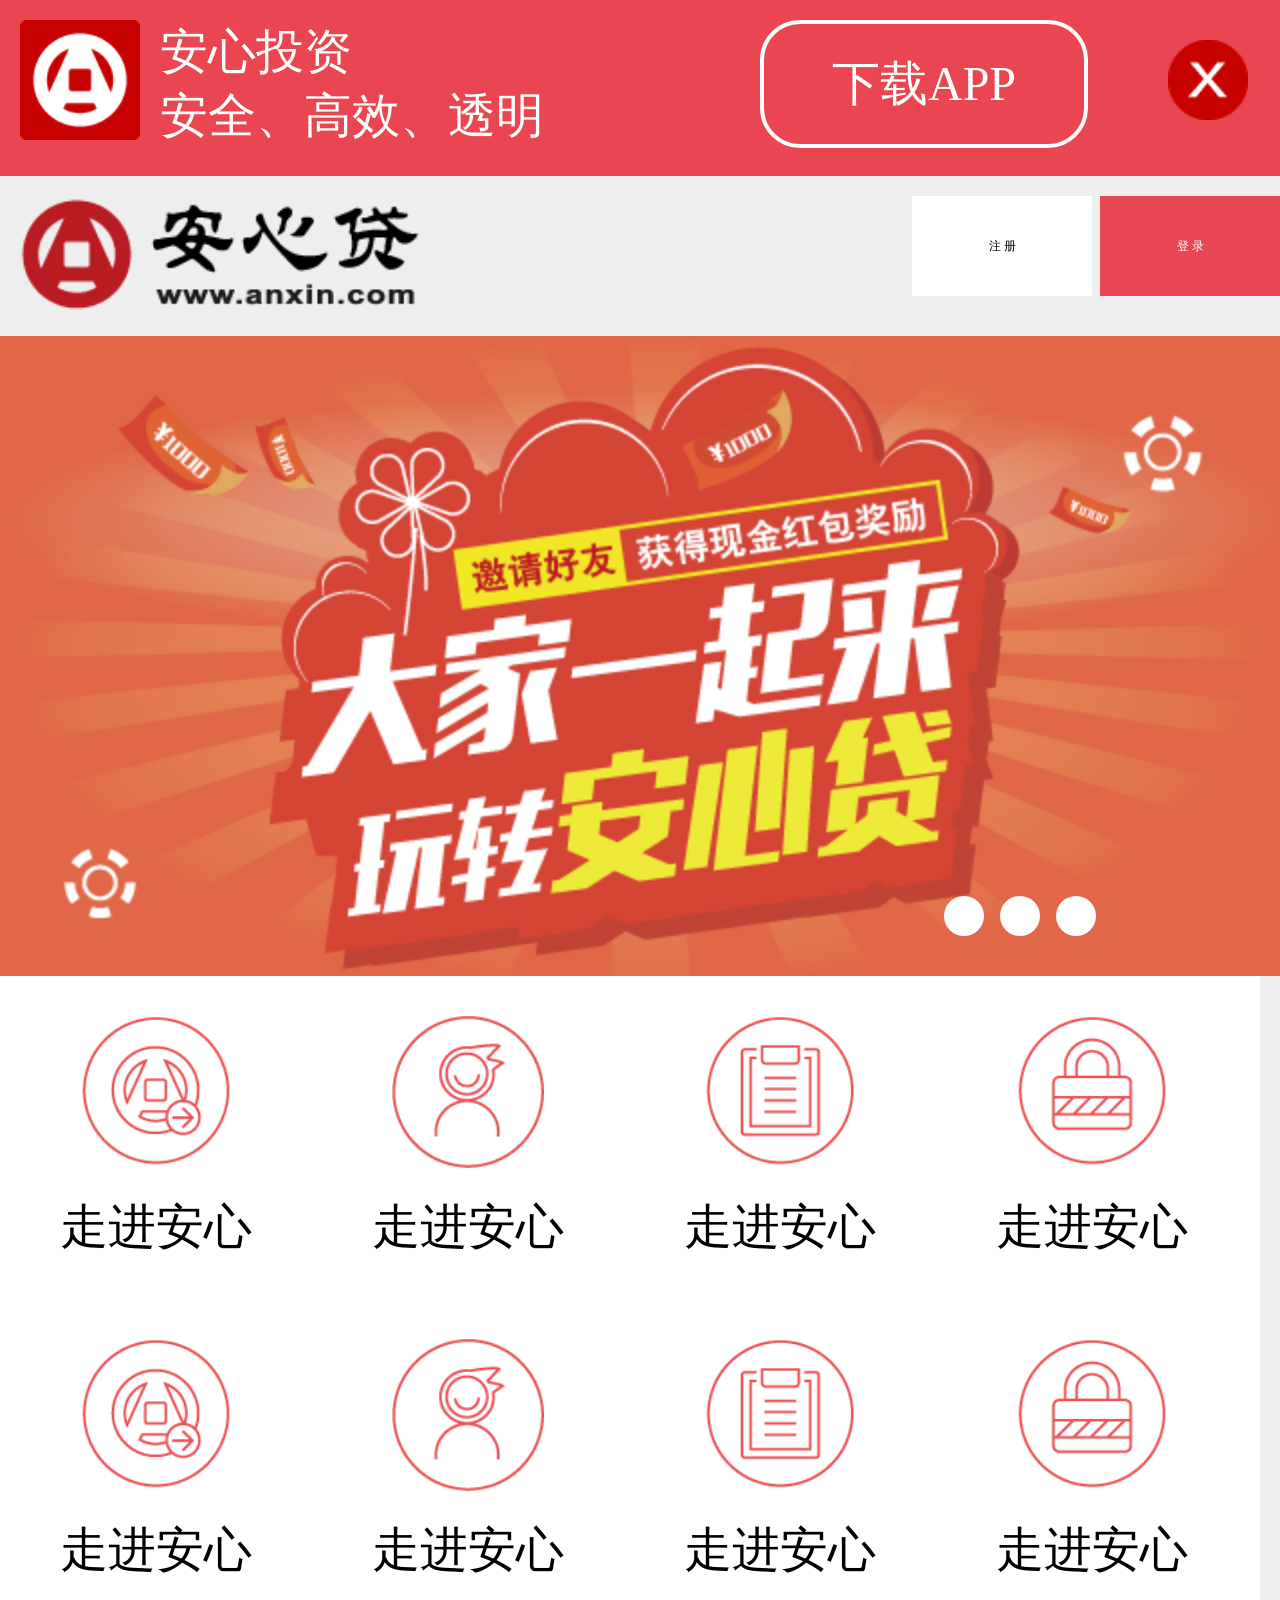
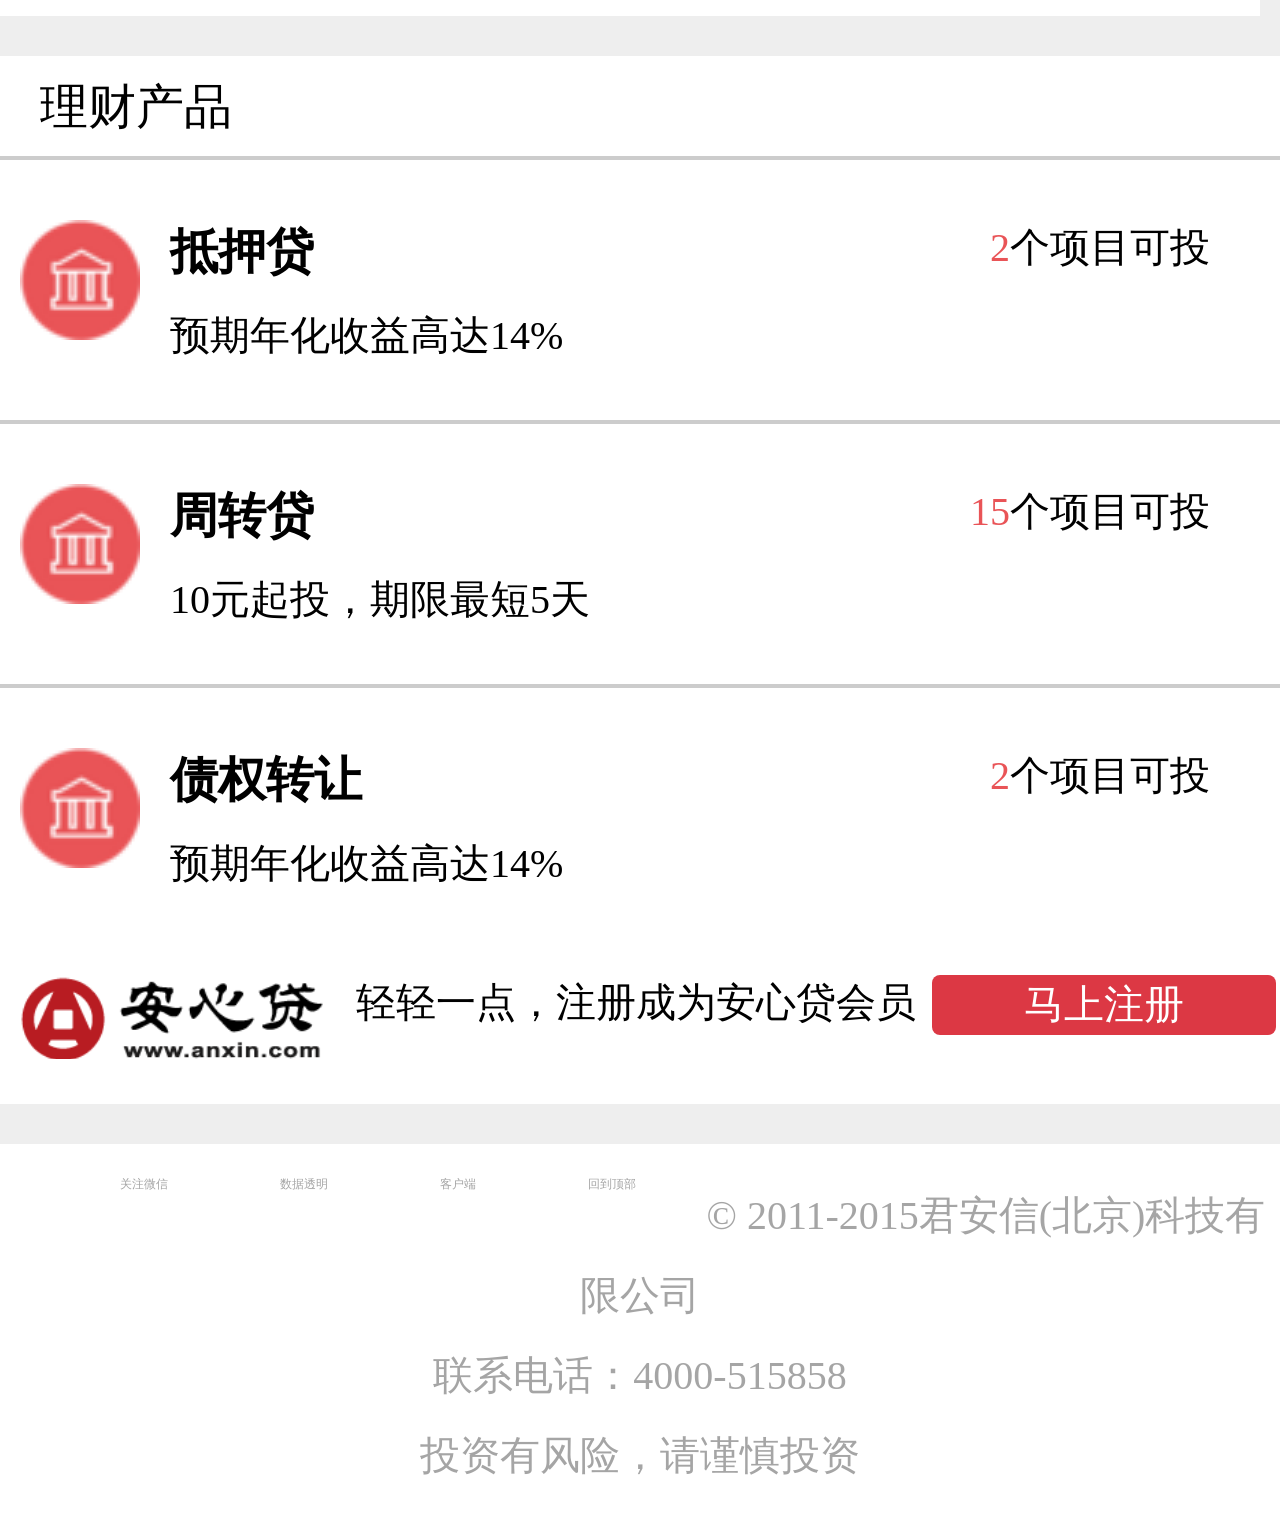
==== anxin/index.html @ 1423c3ff "add anxin" ====
<!DOCTYPE html>
<html>
<head lang="en">
    <meta charset="UTF-8">
    <meta name="viewport" content="width=device-width, user-scalable=no, initial-scale=1.0,maximum-scale=1.0">
    <meta name="apple-mobile-web-app-capable" content="yes">
    <meta name="apple-mobile-web-app-status-bar-style" content="black">
    <link href="css/base.css" rel="stylesheet"/>
    <title></title>
    <style>
        .left{
            float: left;
        }
        .right{
            float: right;
        }
        .wrap{
            width:16rem;
            margin: 0 auto;
        }
        html{
            font-size: 20px;
            font-family: "microsoft yahei";
            background: #eee;
        }
        .header_top{
            height:2.2rem;
            background: #e94652;
            font-size: 0.6rem;
            color:#fff;
        }
        .header_l{
            -width:9rem;
            height:100%;
        }
        .header_r{
            width:6.5rem;
            height:100%;
        }

        .logo{
            width:1.5rem;
            height:1.5rem;
            background: url(images/logo.png) no-repeat;
            background-size: contain;
            text-indent: -999rem;
            margin: 0.25rem 0.25rem 0 0.25rem;
        }
        .header_l_p{
            margin-top: 0.25rem;
        }
        .header_r span{
            width:4rem;
            height:1.5rem;
            border-radius: 0.5rem;
            border:0.05rem solid #fff;
            margin-top: 0.25rem;
            margin-right: 1rem;
            text-align: center;
            line-height: 1.5rem;
        }
        .header_r i{
            width:1rem;
            height:1rem;
            background: url("images/close-button.png") no-repeat;
            background-size: 100%;
            margin-top: 0.5rem;
            margin-right: 0.25rem;
        }
        .header_m{
            height:1.75rem;
            background: #eee;
            padding-top:0.25rem;
        }
        .header_m h2{
            width:5rem;
            height:1.5rem;
            background: url("images/logo(1).png") no-repeat;
            background-size: 100%;
            margin-left: 0.25rem;
        }
        .reg{
            width:2.25rem;
            height:1.25rem;
            display: inline-block;
            background: #fff;
            text-align: center;
            color: #000;
            line-height: 1.25rem;
            margin-right: 0.1rem;
        }
        .log{
            width:2.25rem;
            height:1.25rem;
            display: inline-block;
            background: #e94653;
            text-align: center;
            color: #fff;
            line-height: 1.25rem;
        }

        .cont_one{
            width:15rem;
            padding-top: 0.5rem;
            height:7.5rem;
            padding-left: 0.75rem;
            background: #fff;
        }
        .cont_one ul li{
            text-align: center;
            font-size: 0.6rem;
            float: left;
            margin-right: 1.5rem;
            margin-bottom: 1rem;
        }
        .cont_one ul li.last{
            margin-right: 0.75rem;
        }
        .cont_one ul li i{
            display: inline-block;
            margin-bottom: 0.2rem;
        }
        .defalute_new_05{
            width:1.9rem;
            height:1.9rem;
            background: url(images/defautl_new__05.png) no-repeat;
            background-size:100% ;
        }
        .defalute_new_10{
            width:1.9rem;
            height:1.9rem;
            background: url(images/default_new_10.png) no-repeat;
            background-size:100% ;
        }
        .defalute_new_07{
            width:1.9rem;
            height:1.9rem;
            background: url(images/defautl_new__07.png) no-repeat;
            background-size:100% ;
        }
        .defalute_new_09{
            width:1.9rem;
            height:1.9rem;
            background: url(images/defautl_new__09.png) no-repeat;
            background-size:100% ;
        }

        .banner{
            width:16rem;
            height:8rem;
            position: relative;
        }
        .banner_img{
            width:16rem;
            height:8rem;
        }


        .banner .banner_img li.first{
            display: none;
            background: url("images/banner_1.png") no-repeat;
            background-size: 100%;
        }
        .banner .banner_img li.second{
            display: none;
            background: url("images/banner_2.png") no-repeat;
            background-size: 100%;
        }
        .banner .banner_img li.third{
            display: none;
            background: url("images/banner_3.jpg") no-repeat;
            background-size: 100%;
        }
        .banner .banner_img li{
            width:100%;
            height:100%;

        }
        .banner .banner_img li.active{
            display: block;
        }
        .banner_btn{
            width:4rem;
            height:0.5rem;
            position: absolute;
            right: 0.2rem;
            bottom: 0.5rem;
            z-index: 2;
        }
        .banner_btn li{
            float: left;
            margin-right: 0.2rem;
            width:0.5rem;
            height:0.5rem;
            background: #fff;
            border-radius: 50%;
        }
        .cont_two{
            width:16rem;
            margin-top: 0.5rem;
            background: #fff;
            padding-bottom: 0.2rem;
        }

        .cont_two li{
            padding: 0.75rem 0 0 0.25rem;
            font-size: 0.5rem;
            height:2.5rem;
            border-bottom:0.05rem solid #ccc;
        }
        .cont_two li.last{
            height:4.25rem;
            border: none;
        }
        .cont_two h3{
            width:15.5rem;
            font-size: 0.6rem;
            height:1.25rem;
            line-height: 1.125rem;
            border-bottom:0.05rem solid #ccc;
            padding-left: 0.5rem;
        }
        .cont_img_1{
            float: left;
            width:1.5rem;
            height:1.5rem;
            background: url("images/cont_1.png") no-repeat;
            background-size:100% ;
            margin-right: 0.375rem;
        }
        .cont_two ul li h4{
            font-weight: bold;
            font-size: 0.6rem;
            margin-bottom: 0.3rem;
        }
        .cont_two ul li strong{
            color:#e95457;
        }
        .cont_two_t{
            width:13rem;
        }

        .cont_two_last{
            margin-top: 1.05rem;
        }
        .cont_two_last span{
            float: left;
            width:3.8rem;
            height:1.05rem;
            background: url("images/logo(1).png") no-repeat;
            background-size: 100%;
            margin-right: 0.4rem;
        }
        .cont_two_last em{
            float: left;
            font-size: 0.5rem;
            margin-right: 0.2rem;
        }
        .cont_two .cont_two_last strong{
            float: left;
            width:4.3rem;
            height:0.75rem;
            background: #dc3844;
            color:#fff;
            text-align: center;
            line-height: 0.75rem;
            border-radius: 0.1rem;
        }
        footer{
            padding:0.4rem 0;

            width:16rem;
            background: #fff;
            margin-top: 0.5rem;
            text-align: center;
            color: #a5a5a5;
        }

        footer ul{
            padding-left: 0.8rem;

        }
        footer ul li {
            float: left;
            margin: 0 0.7rem;
        }
        footer p{
            line-height: 1rem;
            font-size: 0.5rem;
        }
    </style>
    <script>
        window.onload=window.onresize=function(){
            document.documentElement.style.fontSize=20*document.documentElement.clientWidth/320+'px';

        }
    </script>
</head>
<body>
<div class="wrap">
    <header>
        <div class="header_top clearfix">
            <div class="header_l left clearfix">
                <h1 class="logo left">安心贷</h1>
                <div class="header_l_p left">
                    <p>安心投资</p>
                    <p>安全、高效、透明</p>
                </div>
            </div>
            <div class="header_r right">
                <span class="left">下载APP</span>
                <i class="left"></i>
            </div>
        </div>
        <div class="header_m clearfix">
            <h2 class="left"></h2>
            <div class="right">
                <span class="left reg">注  册</span>
                <span class="right log">登  录</span>
            </div>
        </div>
        <div class="banner">
            <ul class="banner_img ">
                <li class="first active"></li>
                <li class="second"></li>
                <li class="third"></li>
            </ul>
            <ul class="banner_btn">
                <li></li>
                <li></li>
                <li></li>
            </ul>
        </div>

    </header>
    <section class="cont_one">
        <ul>
            <li><i class="defalute_new_05"></i><p>走进安心</p></li>
            <li><i class="defalute_new_10"></i><p>走进安心</p></li>
            <li><i class="defalute_new_07"></i><p>走进安心</p></li>
            <li class="last"><i class="defalute_new_09"></i><p>走进安心</p></li>
            <li><i class="defalute_new_05"></i><p>走进安心</p></li>
            <li><i class="defalute_new_10"></i><p>走进安心</p></li>
            <li><i class="defalute_new_07"></i><p>走进安心</p></li>
            <li class="last"><i class="defalute_new_09"></i><p>走进安心</p></li>
        </ul>
    </section>
    <section class="cont_two">
        <h3>理财产品</h3>
        <ul>
            <li class="clearfix">
                <i class="cont_img_1"></i>
                <div class="left">
                    <div class="cont_two_t clearfix">
                        <h4 class="left">抵押贷</h4>
                        <em class="right"><strong>2</strong>个项目可投</em>
                    </div>

                    <p>预期年化收益高达14%</p>
                </div>
            </li>
            <li class="clearfix">
                <i class="cont_img_1"></i>
                <div class="left">
                    <div class="cont_two_t clearfix">
                        <h4 class="left">周转贷</h4>
                        <em class="right"><strong>15</strong>个项目可投</em>
                    </div>

                    <p>10元起投，期限最短5天</p>
                </div>
            </li>
            <li class=" last clearfix">
                <div class="clearfix">
                    <i class="cont_img_1"></i>
                    <div class="left">
                        <div class="cont_two_t clearfix">
                            <h4 class="left">债权转让</h4>
                            <em class="right"><strong>2</strong>个项目可投</em>
                        </div>

                        <p>预期年化收益高达14%</p>
                    </div>
                </div>
                <div class="cont_two_last">
                    <span></span>
                    <em>轻轻一点，注册成为安心贷会员</em>
                    <strong>马上注册</strong>
                </div>

            </li>
        </ul>
    </section>
    <footer>
        <ul>
            <li>关注微信</li>
            <li>数据透明</li>
            <li>客户端</li>
            <li>回到顶部</li>
        </ul>
        <div class="footer_m">
            <p>&copy; 2011-2015君安信(北京)科技有限公司</p>
            <p>联系电话：4000-515858</p>
            <p>投资有风险，请谨慎投资</p>
        </div>
        <div class="footer_b">
            <div></div>
        </div>
    </footer>
</div>

</body>
</html>
---- anxin/css/base.css ----
@charset "utf-8";
/* 清除默认样式的文件 - 基础 */
body{ font-size:12px;}
*{ padding:0; margin:0;}
h1,h2,h3,h4,h5,h6{ font-weight:normal; font-size:12px;}
a{ color:#000; text-decoration:none;}
ul,ol{ list-style:none;}
i,em{ font-style:normal;}
b,strong{ font-weight:normal;}
a img{ border:none;}
img{ display:block;}
.clearfix:after{ display:block; content:''; clear:both;} 
.left{float:left;}
.right{float:right;}
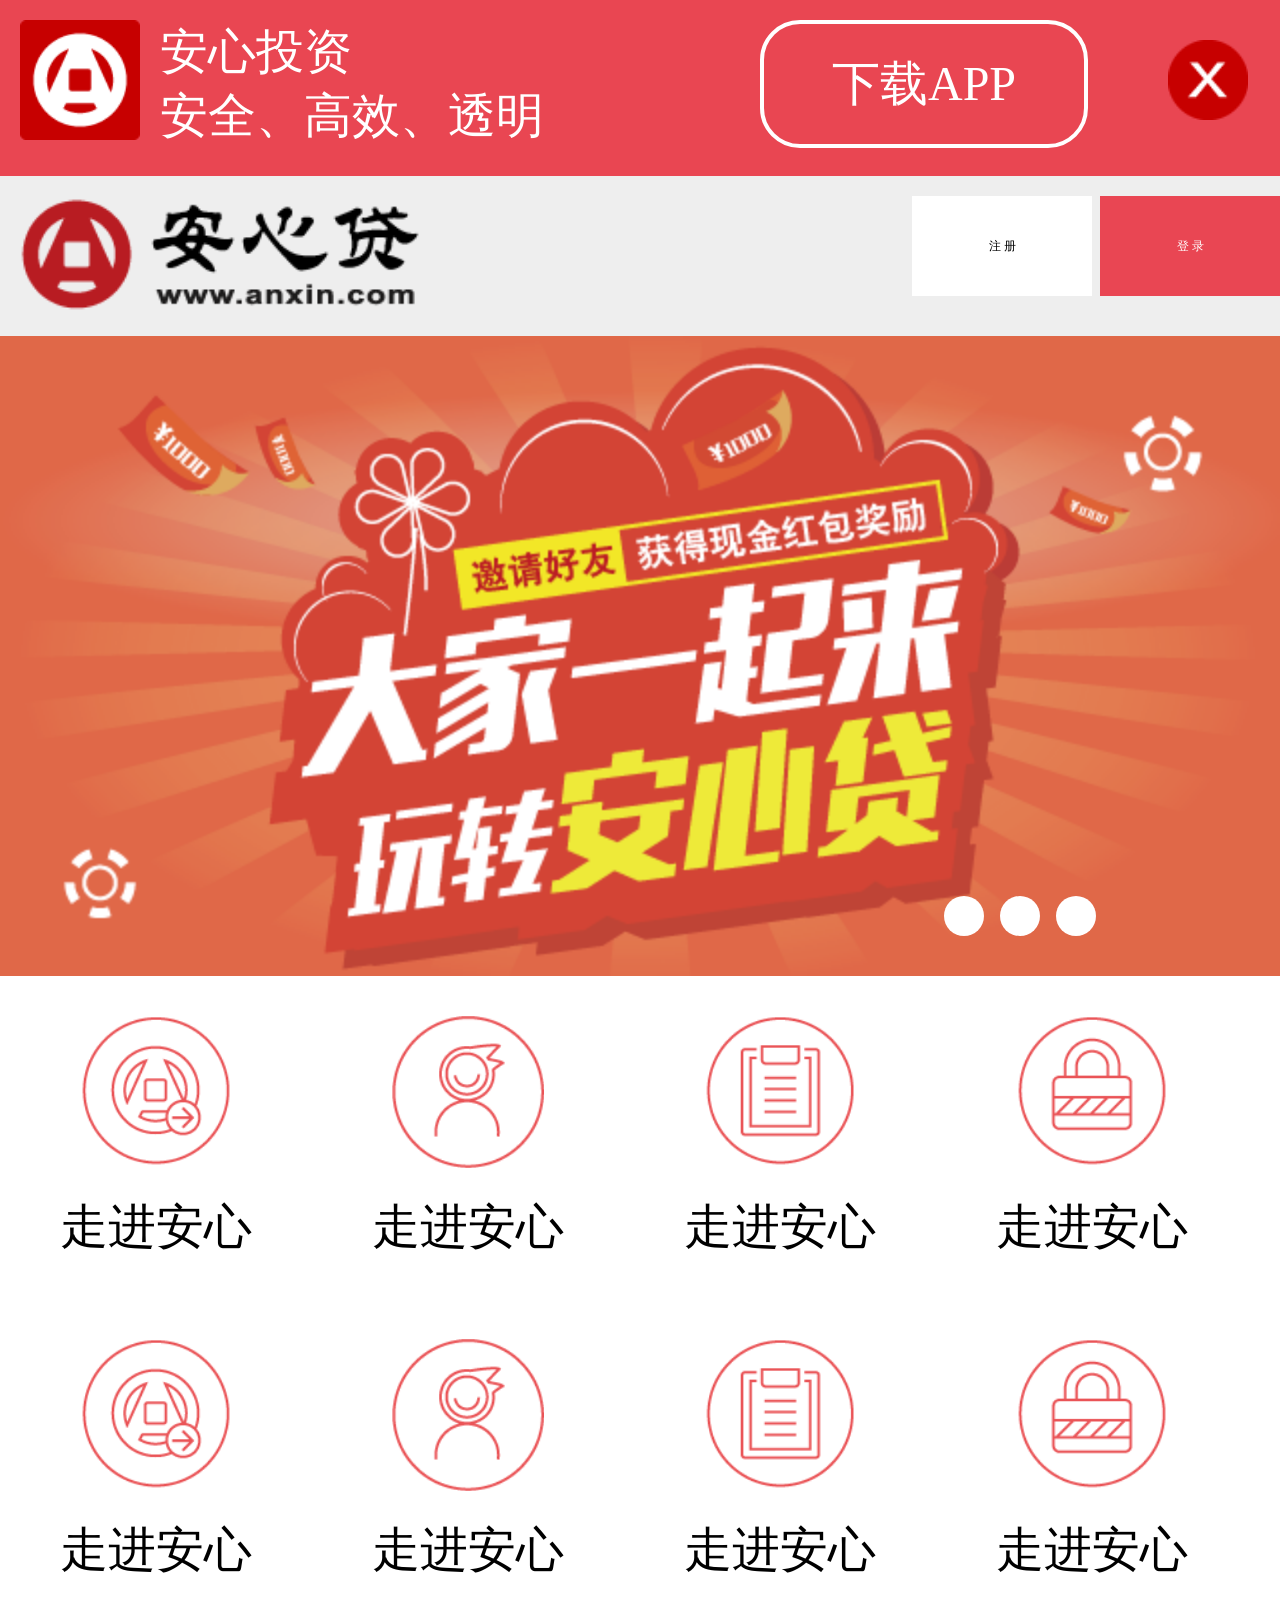
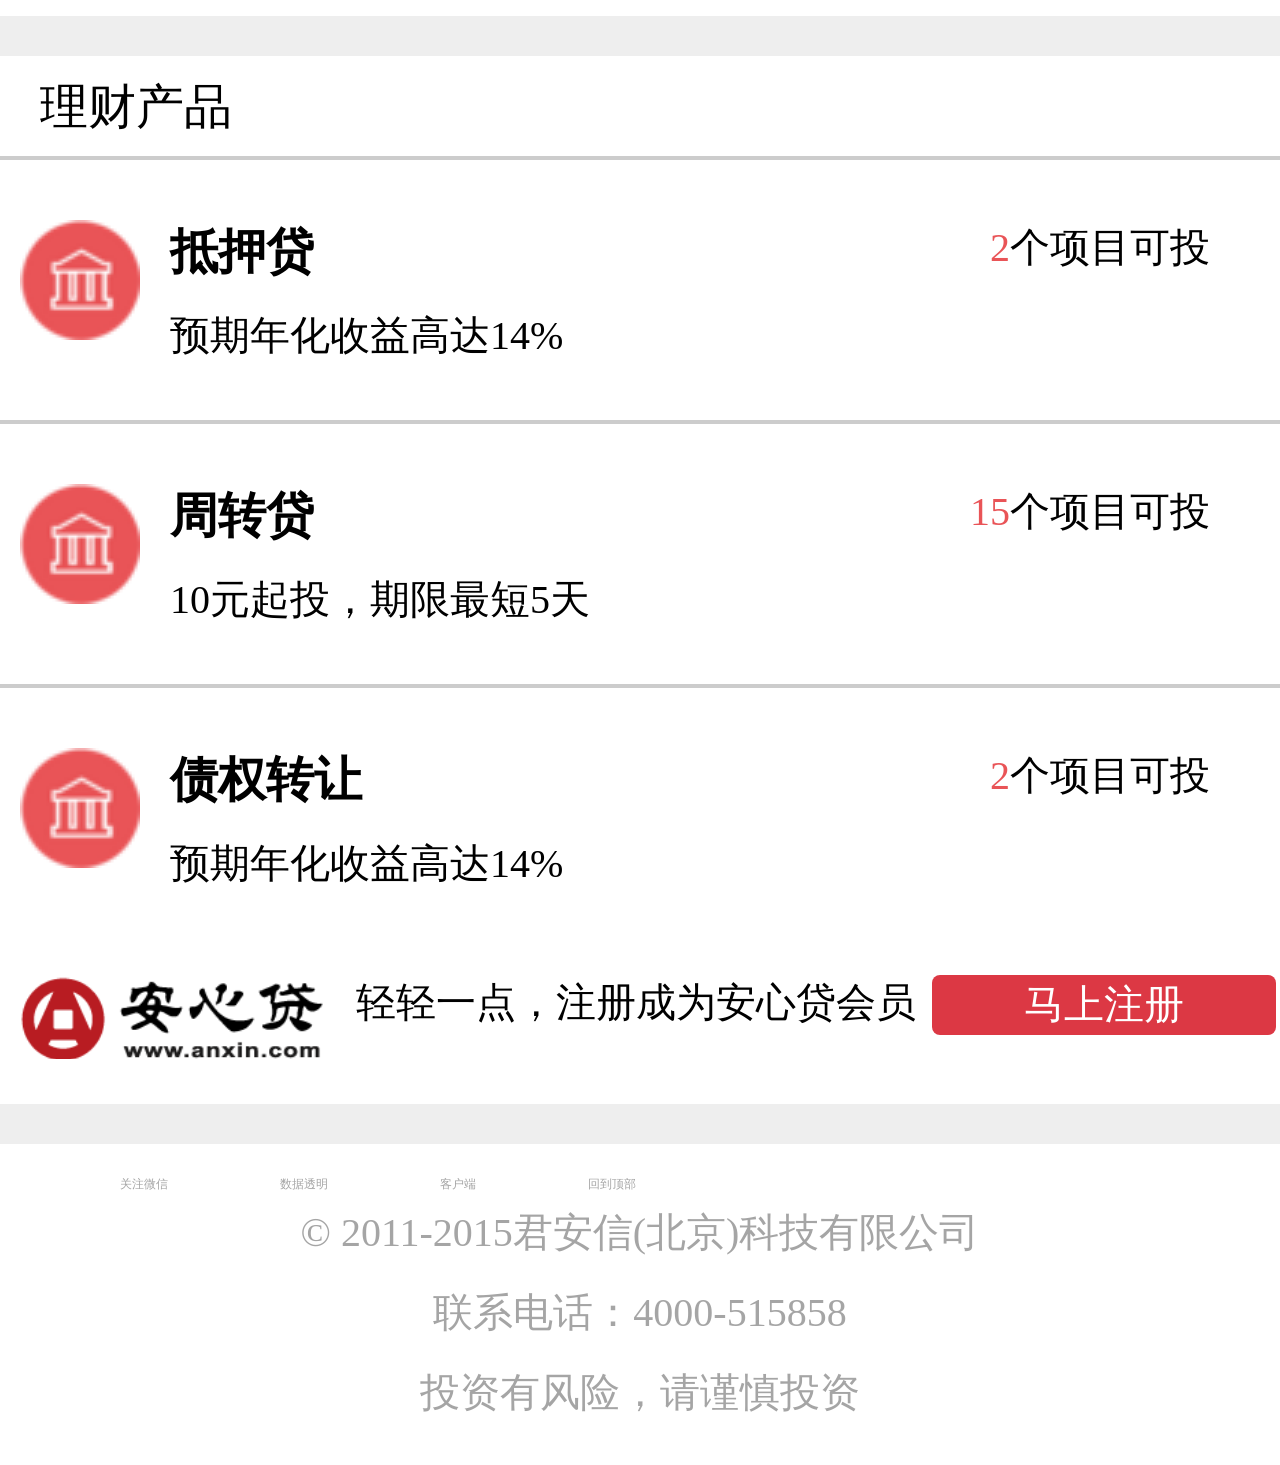
==== commit b8366a6a: "change anxin" ====
--- a/anxin/index.html
+++ b/anxin/index.html
@@ -100,7 +100,7 @@
         }
 
         .cont_one{
-            width:15rem;
+            width:100%;
             padding-top: 0.5rem;
             height:7.5rem;
             padding-left: 0.75rem;
@@ -392,7 +392,7 @@
         </ul>
     </section>
     <footer>
-        <ul>
+        <ul class="clearfix">
             <li>关注微信</li>
             <li>数据透明</li>
             <li>客户端</li>
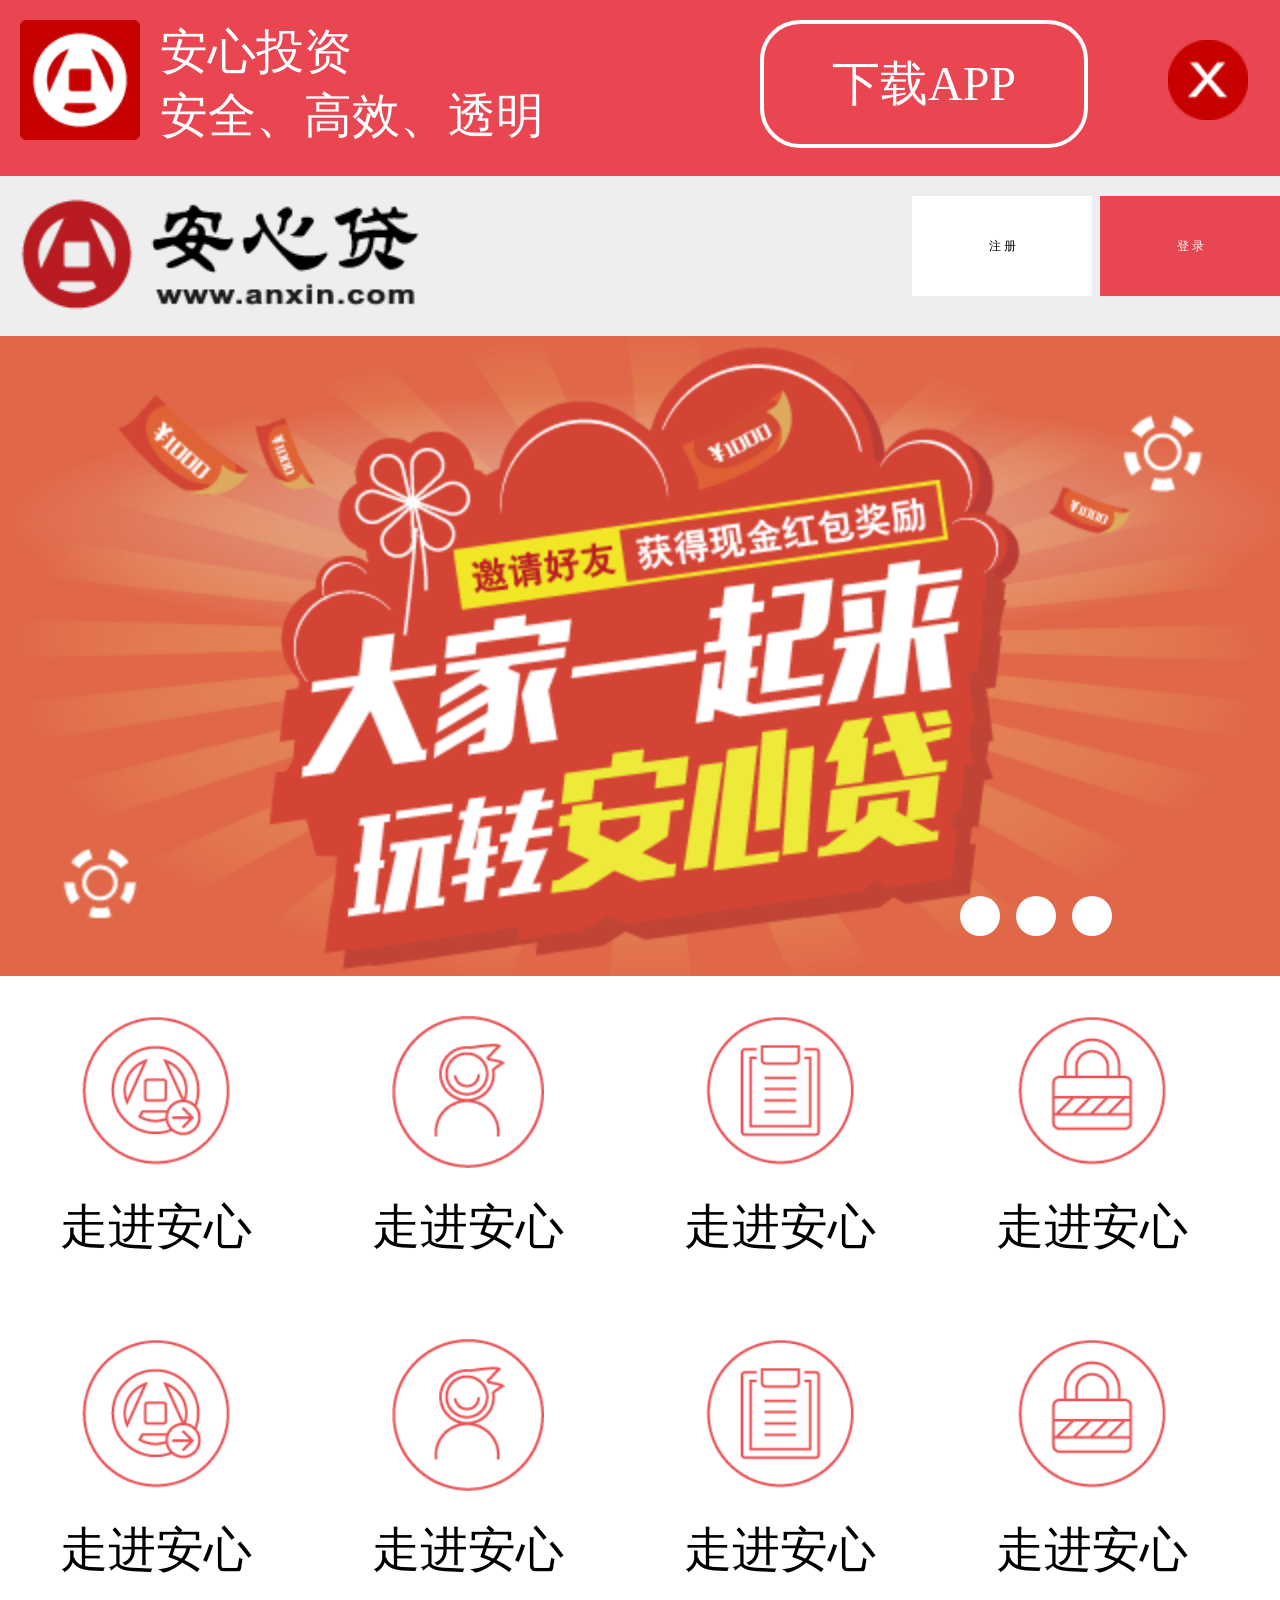
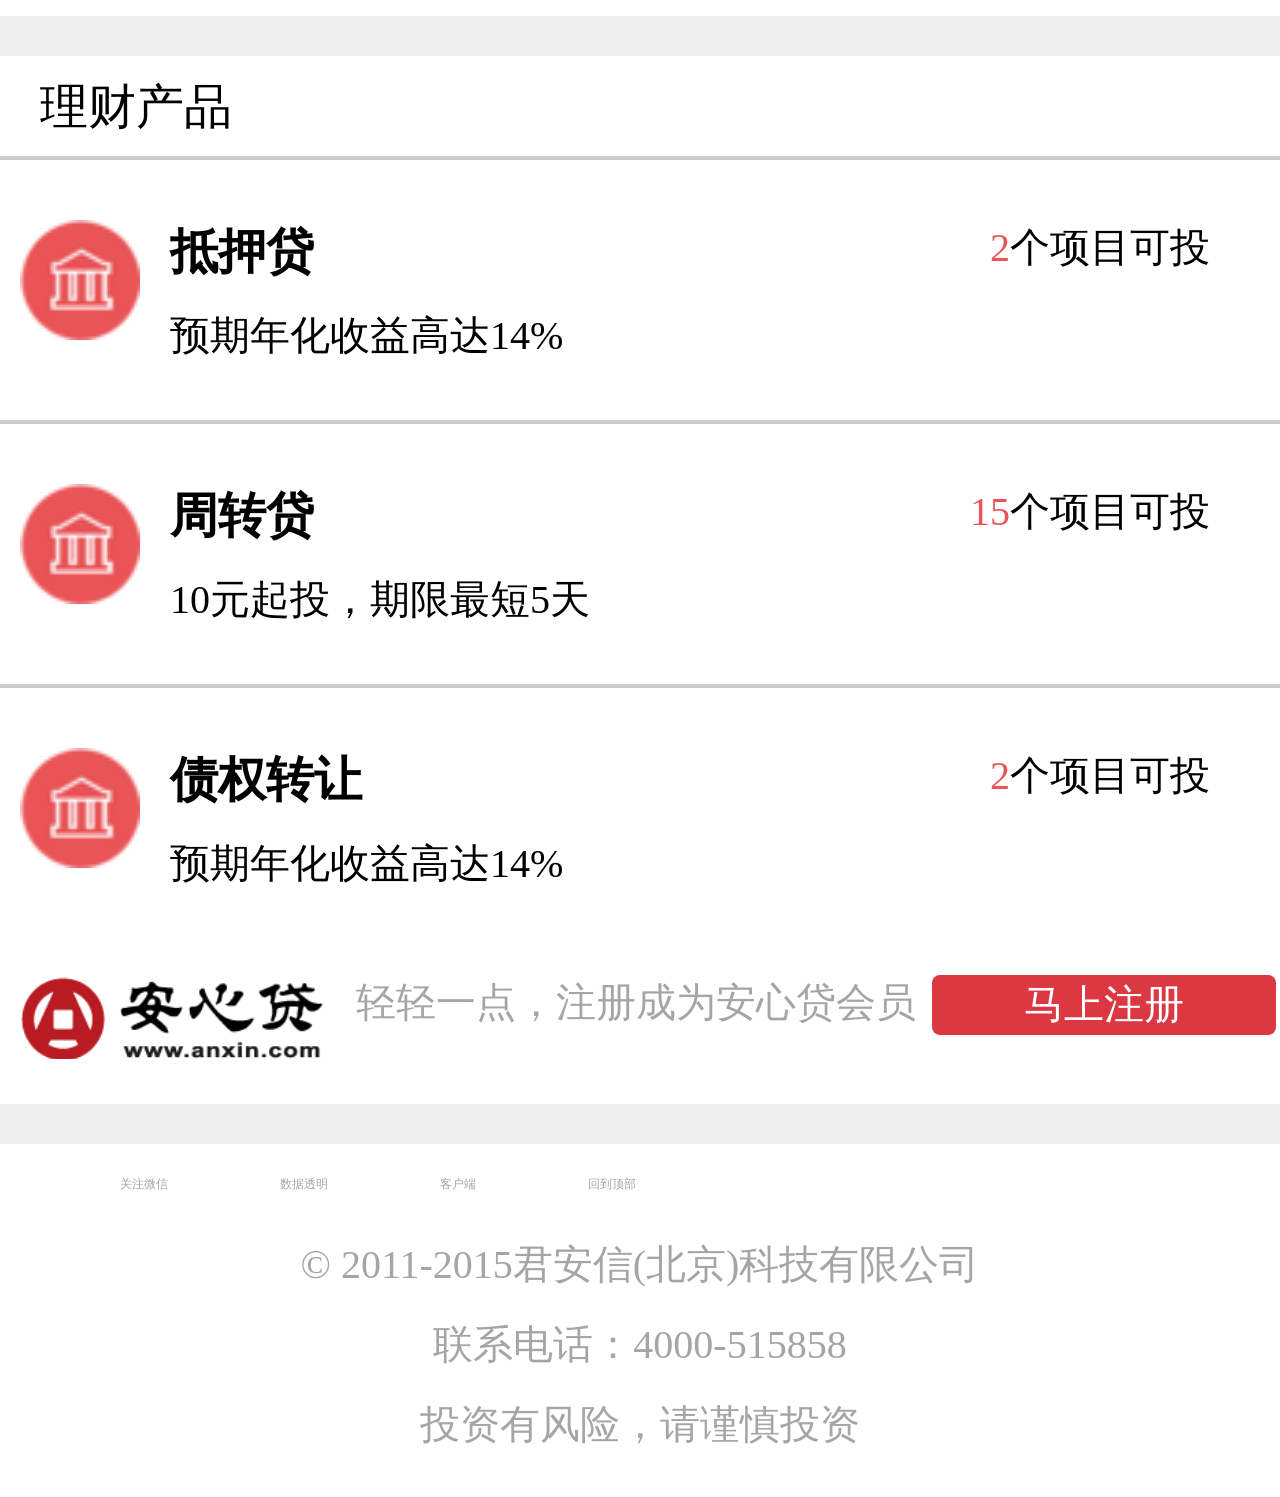
==== commit 0128a35a: "change anxin" ====
--- a/anxin/index.html
+++ b/anxin/index.html
@@ -100,11 +100,12 @@
         }
 
         .cont_one{
-            width:100%;
+            width:16rem;
             padding-top: 0.5rem;
-            height:7.5rem;
+            height:8rem;
             padding-left: 0.75rem;
             background: #fff;
+            box-sizing: border-box;
         }
         .cont_one ul li{
             text-align: center;
@@ -183,7 +184,7 @@
             width:4rem;
             height:0.5rem;
             position: absolute;
-            right: 0.2rem;
+            right: 0;
             bottom: 0.5rem;
             z-index: 2;
         }
@@ -253,6 +254,7 @@
         }
         .cont_two_last em{
             float: left;
+            color:#a5a5a5;
             font-size: 0.5rem;
             margin-right: 0.2rem;
         }
@@ -283,6 +285,9 @@
         footer ul li {
             float: left;
             margin: 0 0.7rem;
+        }
+        .footer_m{
+            margin-top: 0.4rem;
         }
         footer p{
             line-height: 1rem;
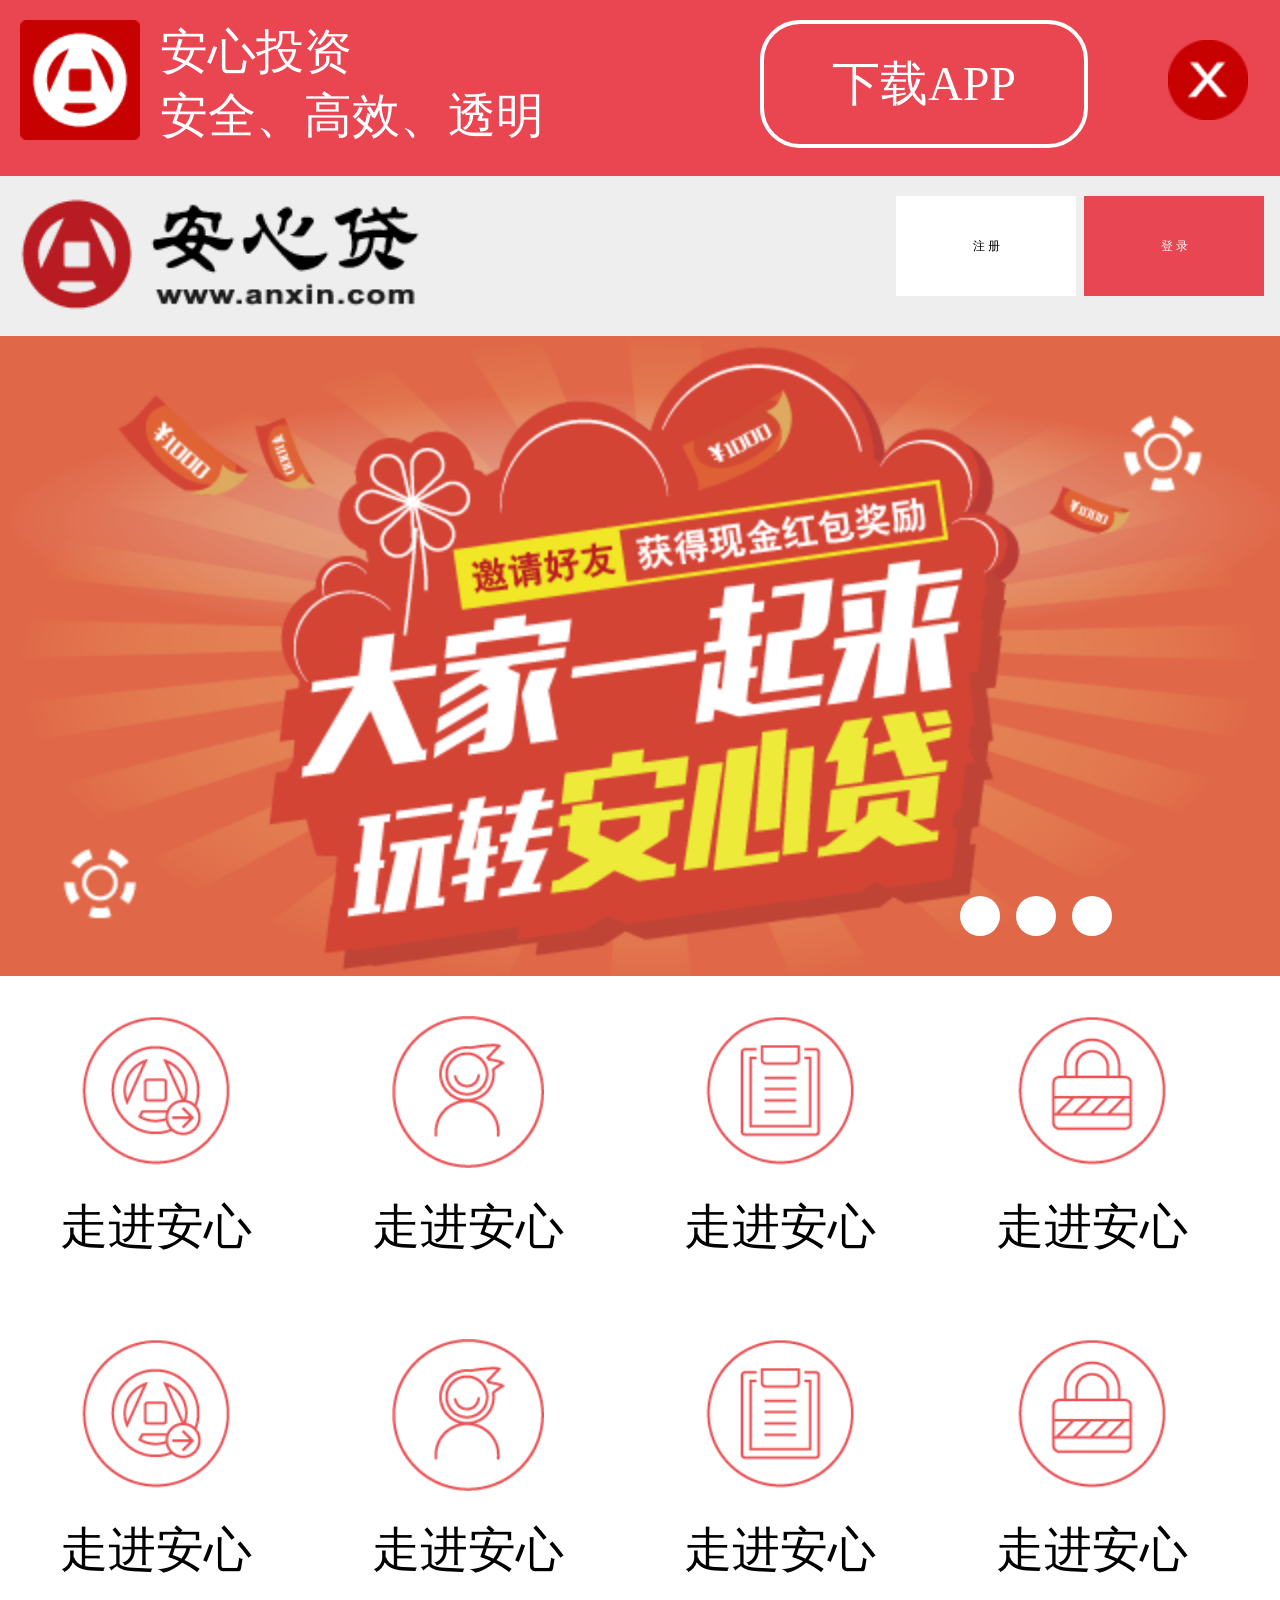
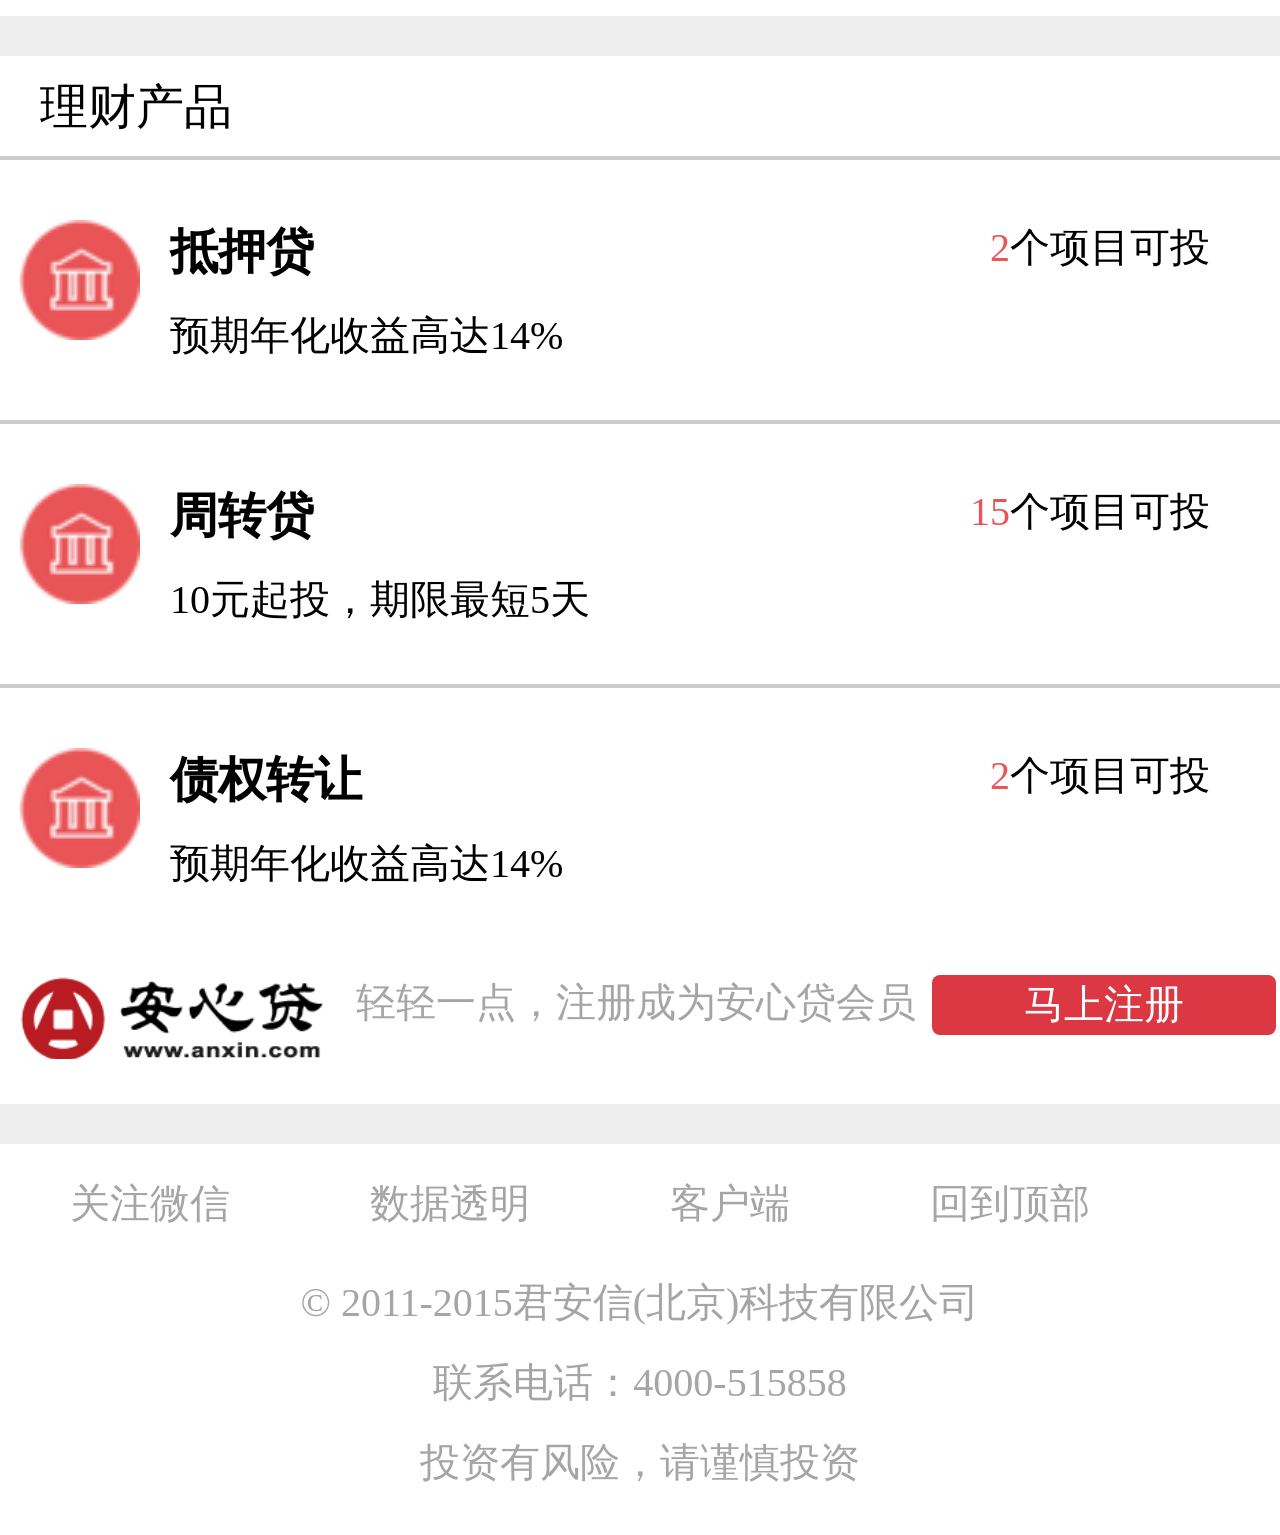
==== commit 33bab60d: "change anxin" ====
--- a/anxin/index.html
+++ b/anxin/index.html
@@ -6,7 +6,7 @@
     <meta name="apple-mobile-web-app-capable" content="yes">
     <meta name="apple-mobile-web-app-status-bar-style" content="black">
     <link href="css/base.css" rel="stylesheet"/>
-    <title></title>
+    <title>安心</title>
     <style>
         .left{
             float: left;
@@ -71,6 +71,7 @@
             height:1.75rem;
             background: #eee;
             padding-top:0.25rem;
+            padding-right: 0.2rem;
         }
         .header_m h2{
             width:5rem;
@@ -270,21 +271,19 @@
         }
         footer{
             padding:0.4rem 0;
-
+            font-size: 0.5rem;
             width:16rem;
             background: #fff;
             margin-top: 0.5rem;
             text-align: center;
             color: #a5a5a5;
         }
-
         footer ul{
-            padding-left: 0.8rem;
-
+            width:16rem;
         }
         footer ul li {
             float: left;
-            margin: 0 0.7rem;
+            margin: 0 0.875rem;
         }
         .footer_m{
             margin-top: 0.4rem;
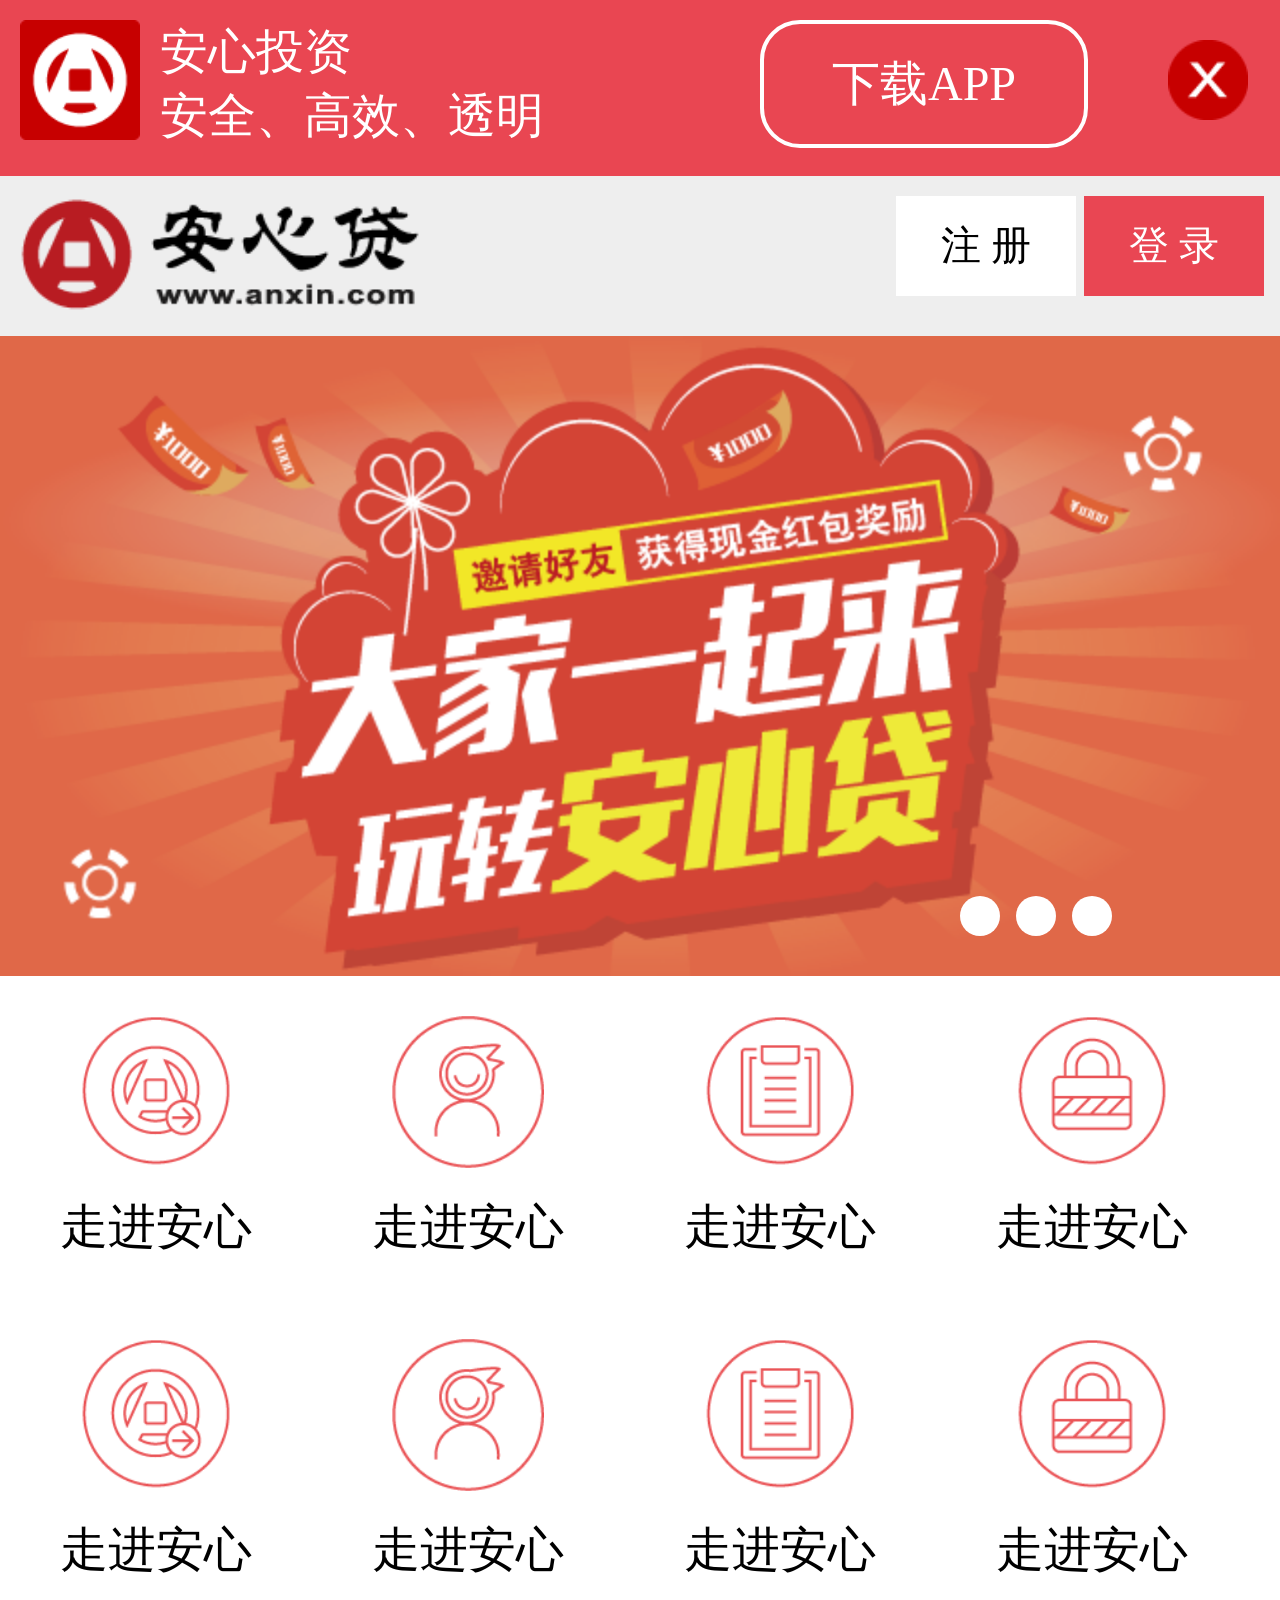
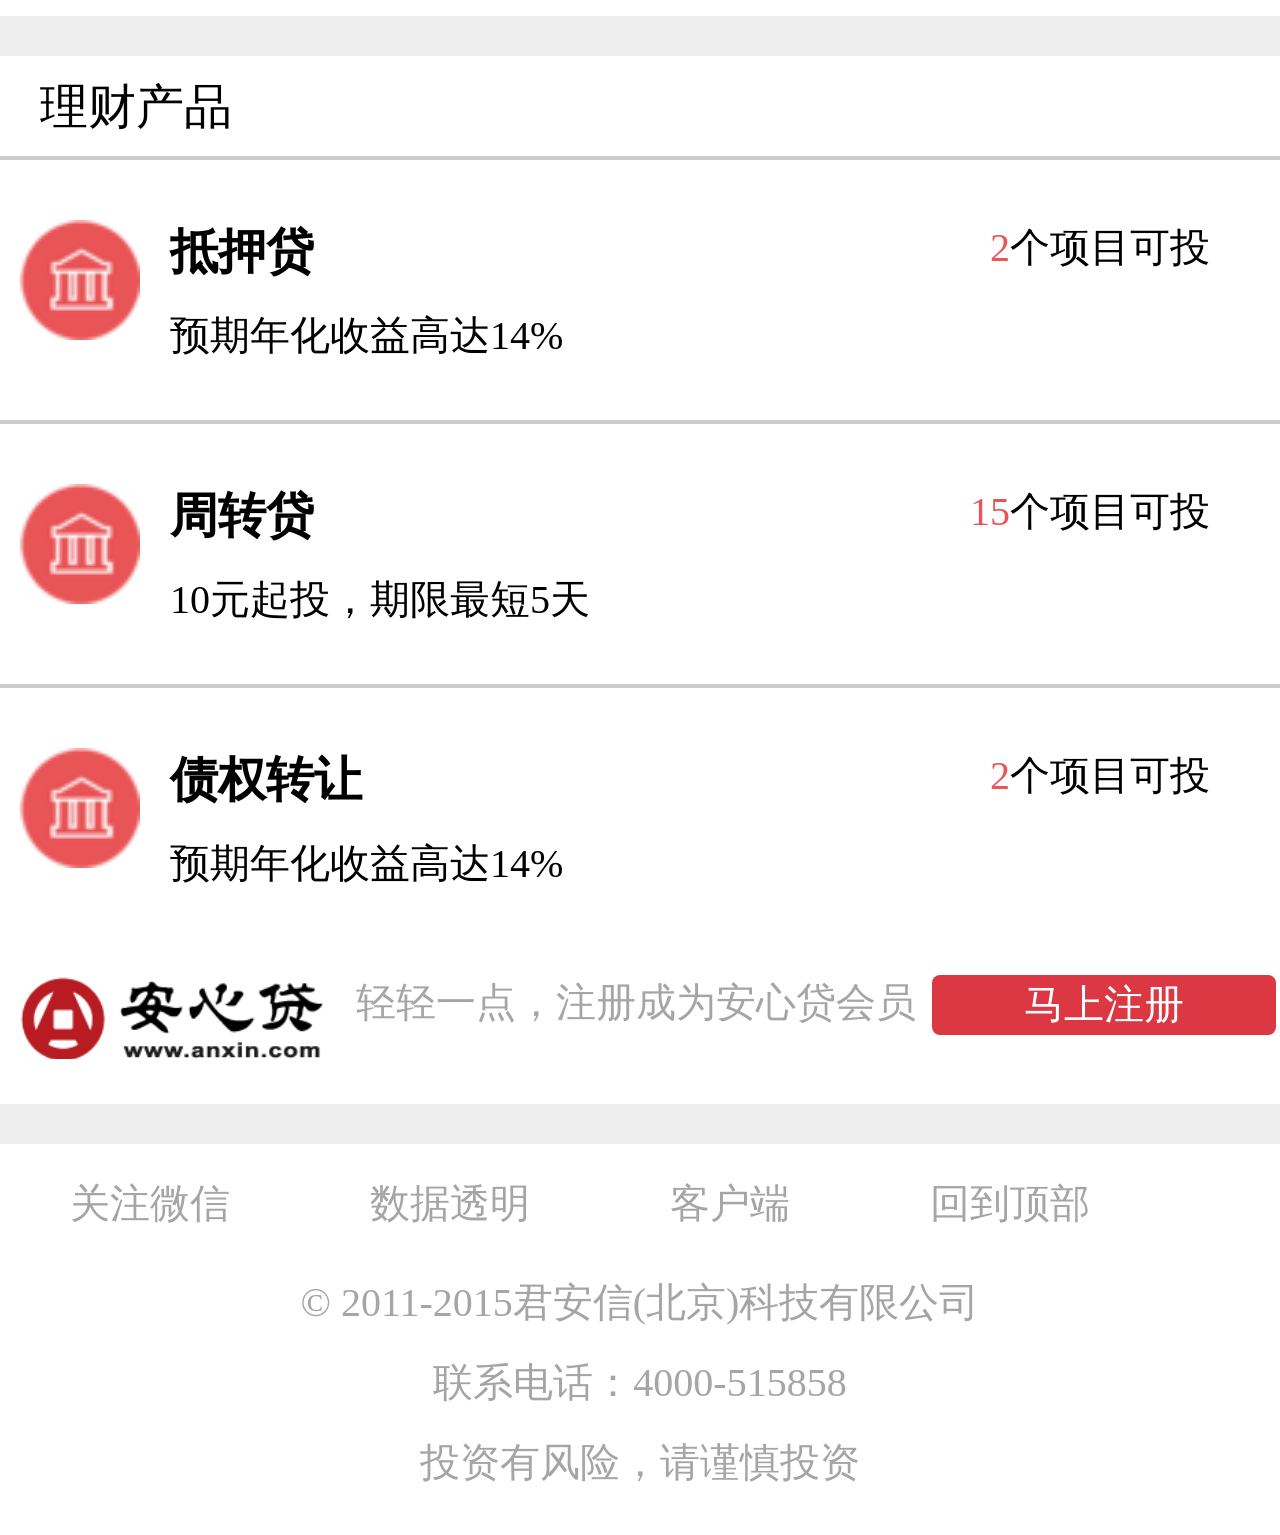
==== commit 1f30b70e: "change anxin" ====
--- a/anxin/index.html
+++ b/anxin/index.html
@@ -83,6 +83,7 @@
         .reg{
             width:2.25rem;
             height:1.25rem;
+            font-size: 0.5rem;
             display: inline-block;
             background: #fff;
             text-align: center;
@@ -91,6 +92,7 @@
             margin-right: 0.1rem;
         }
         .log{
+            font-size: 0.5rem;
             width:2.25rem;
             height:1.25rem;
             display: inline-block;
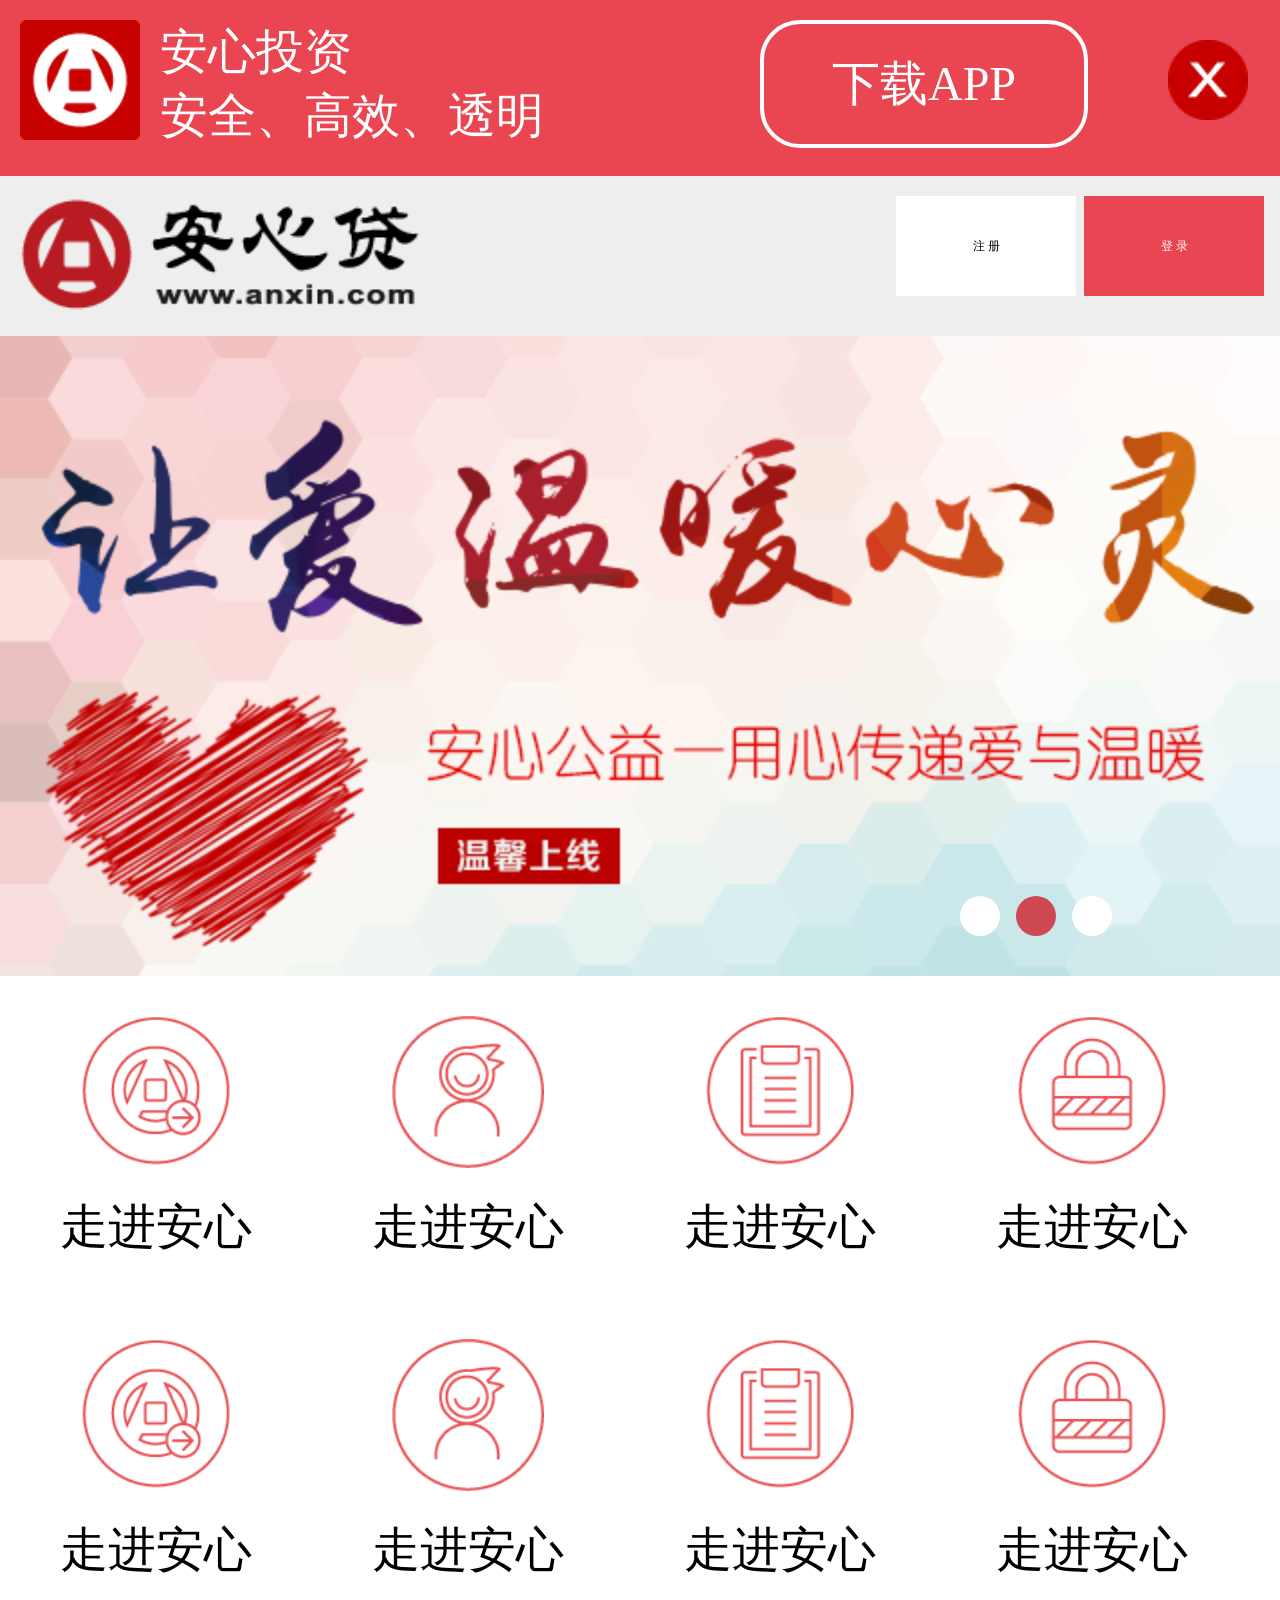
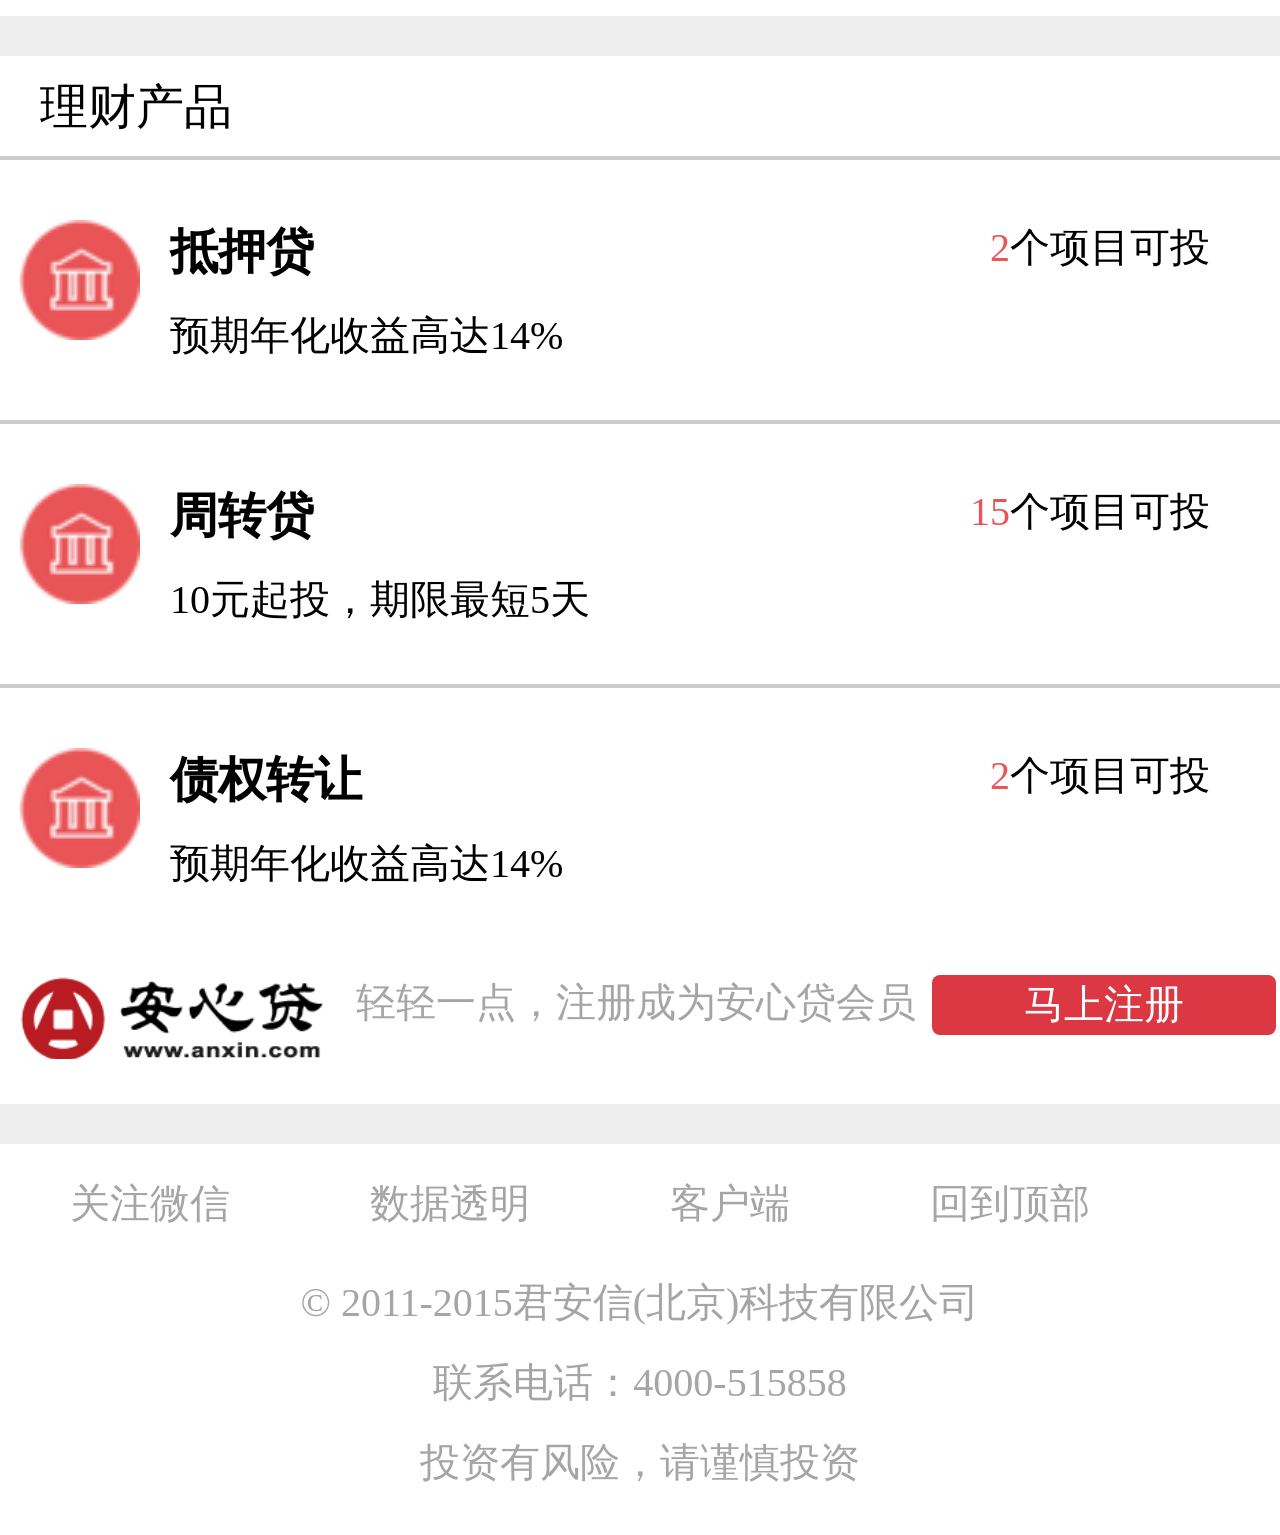
==== commit 8abec26a: "change index.html" ====
--- a/anxin/index.html
+++ b/anxin/index.html
@@ -83,7 +83,6 @@
         .reg{
             width:2.25rem;
             height:1.25rem;
-            font-size: 0.5rem;
             display: inline-block;
             background: #fff;
             text-align: center;
@@ -92,7 +91,6 @@
             margin-right: 0.1rem;
         }
         .log{
-            font-size: 0.5rem;
             width:2.25rem;
             height:1.25rem;
             display: inline-block;
@@ -153,35 +151,37 @@
             width:16rem;
             height:8rem;
             position: relative;
+            overflow: hidden;
         }
         .banner_img{
-            width:16rem;
+            width:80rem;
             height:8rem;
+            -webkit-transform:translate3d(-16rem,0,0);
+
         }
 
 
         .banner .banner_img li.first{
-            display: none;
+
             background: url("images/banner_1.png") no-repeat;
             background-size: 100%;
         }
         .banner .banner_img li.second{
-            display: none;
+
             background: url("images/banner_2.png") no-repeat;
             background-size: 100%;
         }
         .banner .banner_img li.third{
-            display: none;
+
             background: url("images/banner_3.jpg") no-repeat;
             background-size: 100%;
         }
+
         .banner .banner_img li{
-            width:100%;
-            height:100%;
-
-        }
-        .banner .banner_img li.active{
-            display: block;
+            width:16rem;
+            height:8rem;
+            float: left;
+
         }
         .banner_btn{
             width:4rem;
@@ -191,6 +191,7 @@
             bottom: 0.5rem;
             z-index: 2;
         }
+
         .banner_btn li{
             float: left;
             margin-right: 0.2rem;
@@ -198,6 +199,9 @@
             height:0.5rem;
             background: #fff;
             border-radius: 50%;
+        }
+        .banner_btn li.active{
+            background:#ce4851 ;
         }
         .cont_two{
             width:16rem;
@@ -298,9 +302,136 @@
     <script>
         window.onload=window.onresize=function(){
             document.documentElement.style.fontSize=20*document.documentElement.clientWidth/320+'px';
-
-        }
-    </script>
+        };
+
+        document.addEventListener('DOMContentLoaded',function(){
+            var oUl=document.querySelectorAll('.banner ul')[0];
+            var oUlBtn=document.querySelectorAll('.banner ul')[1];
+            var aLi=oUl.children;
+            var aBtn=oUlBtn.children;
+
+            var iNow=1; //现在是第几张
+            var x=-iNow*aLi[0].offsetWidth;
+
+            var timer=null;
+            var bReady=true;
+
+            oUl.addEventListener('touchstart',function(ev){
+                clearInterval(timer);
+                if(bReady==false)return;
+                bReady=false;
+
+                oUl.style.WebkitTransition='none';
+                var downX=ev.targetTouches[0].pageX;
+                var disX=downX-x;
+
+                function fnMove(ev){
+                    x=ev.targetTouches[0].pageX-disX;
+
+                    oUl.style.WebkitTransform='translate3d('+x+'px,0px,0px)';
+                }
+                function fnEnd(ev){
+                    autoMove();
+                    document.removeEventListener('touchmove',fnMove,false);
+                    document.removeEventListener('touchend',fnEnd,false);
+
+
+                    //代码
+                    var upX=ev.changedTouches[0].pageX;
+
+                    oUl.style.WebkitTransition='.5s all ease';
+
+                    if(Math.abs(upX-downX)>50){
+                        //切换
+                        if(upX<downX){ //左 ++
+                            iNow++;
+
+                            if(iNow==aLi.length)iNow=aLi.length-1;
+                        }else{ //右 --
+                            iNow--;
+                            if(iNow==-1)iNow=0;
+                        }
+
+                    }
+
+
+                    x=-iNow*aLi[0].offsetWidth;
+                    oUl.style.WebkitTransform='translate3d('+x+'px,0px,0px)';
+
+                    //运动完了
+                    function tEnd(){
+                        bReady=true;
+                        oUl.removeEventListener('webkitTransitionEnd',tEnd,false);
+
+                        if(iNow==aLi.length-1){
+                            iNow=1;
+                            oUl.style.WebkitTransition='none';
+                            x=-iNow*aLi[0].offsetWidth;
+                            oUl.style.WebkitTransform='translate3d('+x+'px,0px,0px)';
+                        }
+
+                        if(iNow==0){
+                            iNow=aLi.length-2;
+                            oUl.style.WebkitTransition='none';
+                            x=-iNow*aLi[0].offsetWidth;
+                            oUl.style.WebkitTransform='translate3d('+x+'px,0px,0px)';
+                        }
+
+
+                        for(var i=0;i<aBtn.length;i++)
+                        {
+                            aBtn[i].className="";
+                        }
+                        aBtn[iNow-1].className="active";
+
+
+
+
+                    }
+                    oUl.addEventListener('webkitTransitionEnd',tEnd,false);
+                }
+
+                document.addEventListener('touchmove',fnMove,false);
+                document.addEventListener('touchend',fnEnd,false);
+
+                ev.preventDefault();
+            },false);
+
+            function autoMove(){
+                timer=setInterval(function(){
+                    iNow++;
+
+
+                    if(iNow==aLi.length-1){
+
+                        iNow=1;
+
+                        x=-iNow*aLi[0].offsetWidth;
+                        oUl.style.WebkitTransform='translate3d('+x+'px,0px,0px)';
+
+
+                    }
+                    else
+                    {
+                        oUl.style.WebkitTransition='.5s all ease';
+
+                    }
+                    x=-iNow*aLi[0].offsetWidth;
+                    oUl.style.WebkitTransform='translate3d('+x+'px,0px,0px)';
+
+
+                    for(var i=0;i<aBtn.length;i++)
+                    {
+                        aBtn[i].className="";
+                    }
+                    aBtn[iNow-1].className="active";
+                },2000);
+            }
+            autoMove();
+
+        },false);
+
+</script>
 </head>
 <body>
 <div class="wrap">
@@ -327,12 +458,16 @@
         </div>
         <div class="banner">
             <ul class="banner_img ">
-                <li class="first active"></li>
-                <li class="second"></li>
-                <li class="third"></li>
+                <li class="third "></li>
+
+                <li class="first "></li>
+                <li class="second "></li>
+                <li class="third "></li>
+
+                <li class="first "></li>
             </ul>
             <ul class="banner_btn">
-                <li></li>
+                <li class="active"></li>
                 <li></li>
                 <li></li>
             </ul>
